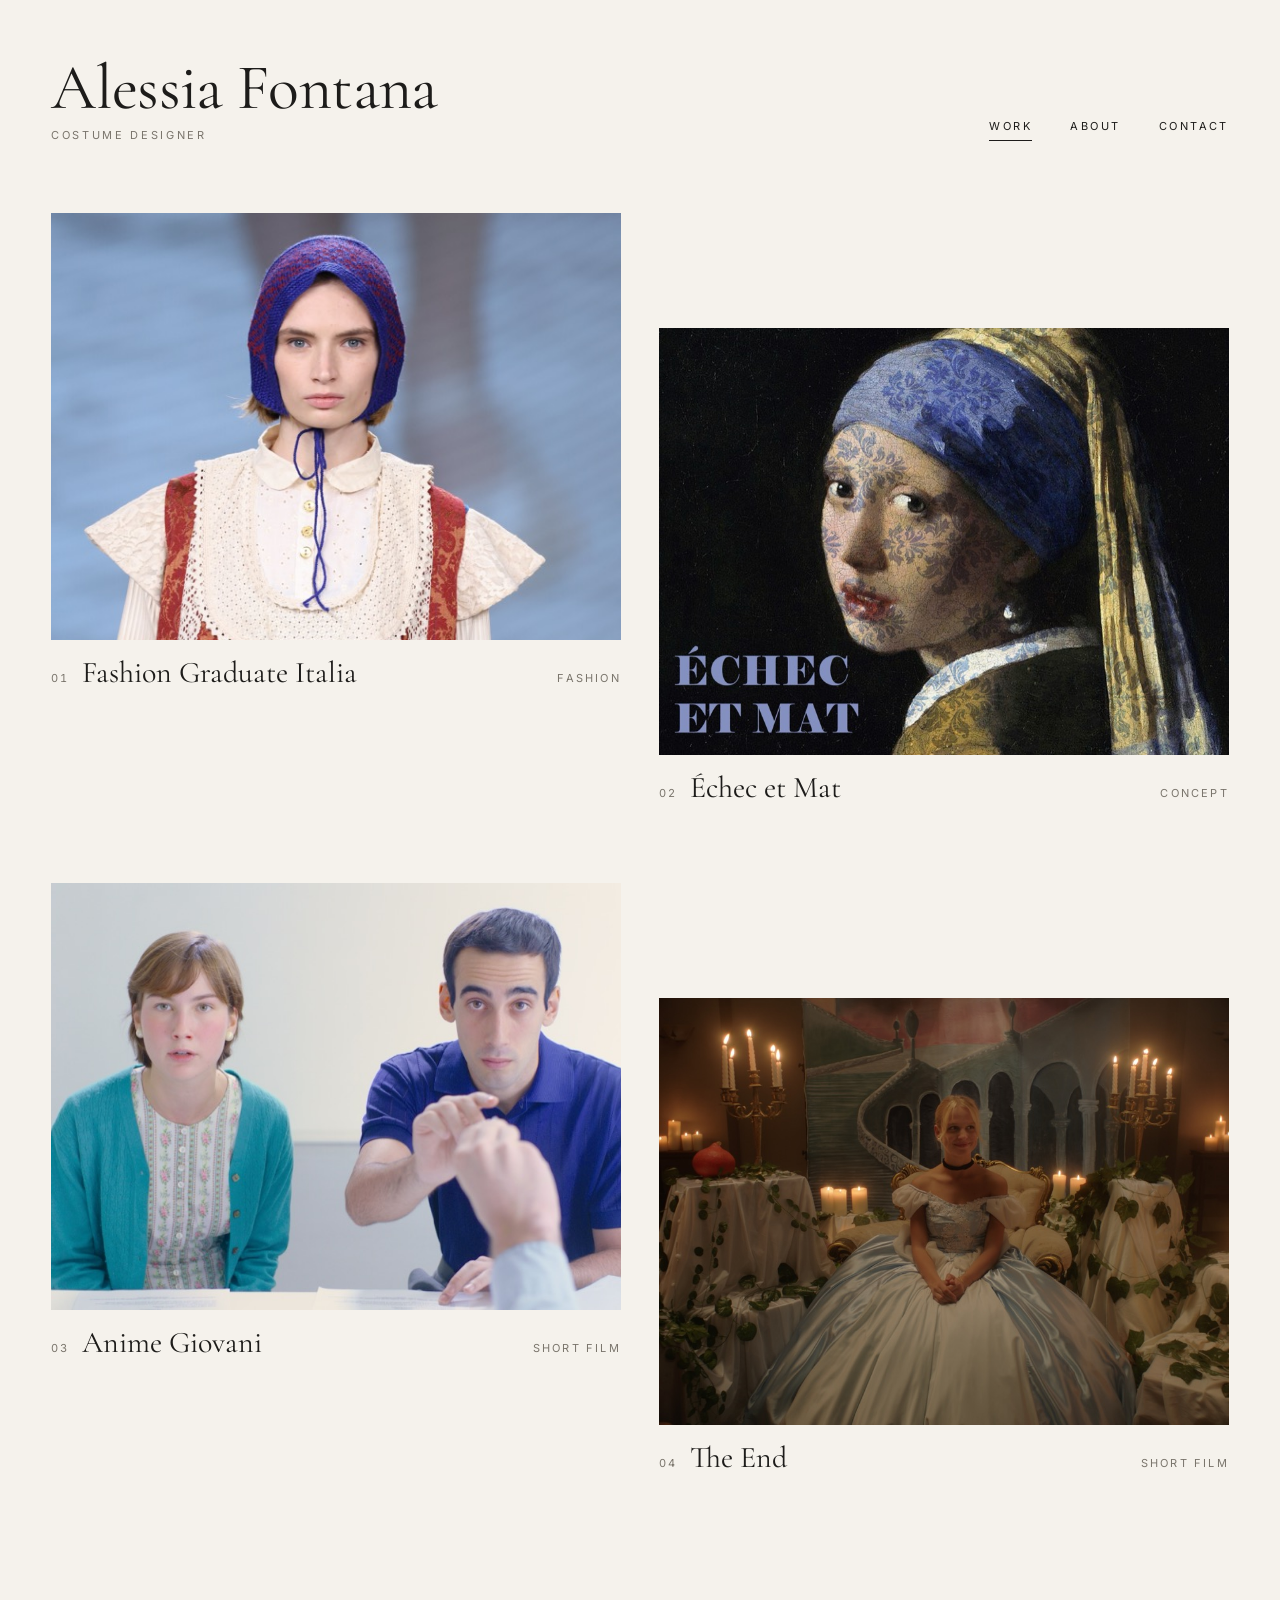
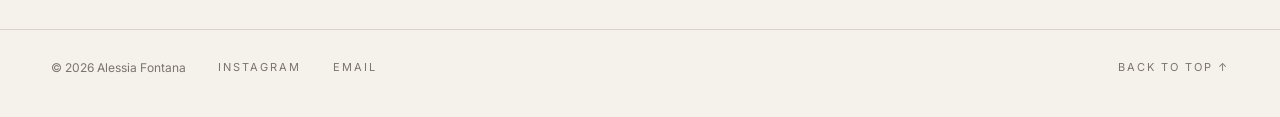
==== index.html @ b111fbe9 "Add Alessia Fontana portfolio site Static portfolio for GitHub Pages: home grid, four project pages " ====
<!doctype html>
<html lang="en">
<head>
  <meta charset="utf-8">
  <meta name="viewport" content="width=device-width, initial-scale=1">
  <title>Alessia Fontana — Costume Designer</title>
  <meta name="description" content="Portfolio of Alessia Fontana, costume designer for film and fashion.">
  <meta property="og:title" content="Alessia Fontana — Costume Designer">
  <meta property="og:description" content="Portfolio of Alessia Fontana, costume designer for film and fashion.">
  <meta property="og:type" content="website">
  <meta property="og:image" content="https://alessiafontana-costumedesigner.github.io/alessiafontana.github.io/assets/img/echec-et-mat/gallery-01-thumb.jpg">
  <link rel="icon" href="assets/favicon.svg" type="image/svg+xml">
  <link rel="preconnect" href="https://fonts.googleapis.com">
  <link rel="preconnect" href="https://fonts.gstatic.com" crossorigin>
  <link href="https://fonts.googleapis.com/css2?family=Cormorant+Garamond:ital,wght@0,400;0,500;1,400&family=Inter:wght@400;500&display=swap" rel="stylesheet">
  <link rel="stylesheet" href="assets/css/style.css">
</head>
<body>
  <a class="skip" href="#main">Skip to content</a>
  <header class="site-header">
    <div class="wrap">
      <a class="brand" href="index.html">
        <span class="brand-name">Alessia Fontana</span>
        <span class="brand-role">Costume Designer</span>
      </a>
      <nav class="nav" aria-label="Main">
        <a href="index.html" aria-current="page">Work</a>
        <a href="about.html">About</a>
        <a href="contact.html">Contact</a>
      </nav>
    </div>
  </header>

  <main id="main">
    <div class="wrap">
      <h1 class="sr-only">Selected work</h1>
      <ul class="work-grid">
        <li class="reveal">
          <a class="tile" href="projects/fashion-graduate-italia.html">
            <div class="tile-media"><img style="object-position:50% 22%" src="assets/img/fashion-graduate-italia/gallery-16-thumb.jpg" srcset="assets/img/fashion-graduate-italia/gallery-16-thumb.jpg 900w, assets/img/fashion-graduate-italia/gallery-16.jpg 1333w" sizes="(max-width: 720px) 100vw, 50vw" width="1333" height="2000" alt="Fashion Graduate Italia" decoding="async"></div>
            <div class="tile-caption">
              <span class="tile-index">01</span>
              <span class="tile-title">Fashion Graduate Italia</span>
              <span class="tile-kind">Fashion</span>
            </div>
          </a>
        </li>
        <li class="reveal">
          <a class="tile" href="projects/echec-et-mat.html">
            <div class="tile-media"><img style="object-position:50% 40%" src="assets/img/echec-et-mat/gallery-01-thumb.jpg" srcset="assets/img/echec-et-mat/gallery-01-thumb.jpg 900w, assets/img/echec-et-mat/gallery-01.jpg 2000w" sizes="(max-width: 720px) 100vw, 50vw" width="2000" height="1421" alt="Échec et Mat" decoding="async"></div>
            <div class="tile-caption">
              <span class="tile-index">02</span>
              <span class="tile-title">Échec et Mat</span>
              <span class="tile-kind">Concept</span>
            </div>
          </a>
        </li>
        <li class="reveal">
          <a class="tile" href="projects/anime-giovani.html">
            <div class="tile-media"><img style="object-position:50% 40%" src="assets/img/anime-giovani/gallery-05-thumb.jpg" srcset="assets/img/anime-giovani/gallery-05-thumb.jpg 900w, assets/img/anime-giovani/gallery-05.jpg 2000w" sizes="(max-width: 720px) 100vw, 50vw" width="2000" height="1200" alt="Anime Giovani" loading="lazy" decoding="async"></div>
            <div class="tile-caption">
              <span class="tile-index">03</span>
              <span class="tile-title">Anime Giovani</span>
              <span class="tile-kind">Short film</span>
            </div>
          </a>
        </li>
        <li class="reveal">
          <a class="tile" href="projects/the-end.html">
            <div class="tile-media"><img style="object-position:50% 50%" src="assets/img/the-end/gallery-04-thumb.jpg" srcset="assets/img/the-end/gallery-04-thumb.jpg 900w, assets/img/the-end/gallery-04.jpg 1440w" sizes="(max-width: 720px) 100vw, 50vw" width="1440" height="1080" alt="The End" loading="lazy" decoding="async"></div>
            <div class="tile-caption">
              <span class="tile-index">04</span>
              <span class="tile-title">The End</span>
              <span class="tile-kind">Short film</span>
            </div>
          </a>
        </li>
      </ul>
    </div>
  </main>

  <footer class="site-footer">
    <div class="wrap">
      <span>&copy; <span id="year">2026</span> Alessia Fontana</span>
      <a href="https://www.instagram.com/" rel="noopener" target="_blank">Instagram</a>
      <a href="mailto:hello@example.com">Email</a>
      <a class="top" href="#top" onclick="window.scrollTo({top:0});return false;">Back to top &uarr;</a>
    </div>
  </footer>
  <script>document.getElementById("year").textContent = new Date().getFullYear();</script>
  <script src="assets/js/main.js" defer></script>
</body>
</html>
---- assets/css/style.css ----
/* Alessia Fontana — Costume Designer */

:root {
  --paper: #f5f2ec;
  --ink: #1d1c1a;
  --muted: #7a756c;
  --line: #d9d3c8;
  --accent: #2b3a8c; /* lapis blue, recurring in the work */
  --serif: "Cormorant Garamond", "Times New Roman", serif;
  --sans: "Inter", system-ui, -apple-system, "Helvetica Neue", Arial, sans-serif;
  --gutter: clamp(16px, 4vw, 56px);
  --max: 1440px;
}

*, *::before, *::after { box-sizing: border-box; }

html { -webkit-text-size-adjust: 100%; scroll-behavior: smooth; }
@media (prefers-reduced-motion: reduce) {
  html { scroll-behavior: auto; }
  *, *::before, *::after { transition: none !important; animation: none !important; }
}

body {
  margin: 0;
  background: var(--paper);
  color: var(--ink);
  font-family: var(--sans);
  font-size: 15px;
  line-height: 1.6;
  -webkit-font-smoothing: antialiased;
}

img, video { display: block; max-width: 100%; height: auto; }
a { color: inherit; text-decoration: none; }
a:focus-visible, button:focus-visible { outline: 1px solid var(--accent); outline-offset: 4px; }

.wrap { max-width: var(--max); margin: 0 auto; padding: 0 var(--gutter); }

.skip {
  position: absolute; left: -9999px; top: 0;
  background: var(--ink); color: var(--paper); padding: 8px 12px; z-index: 100;
}
.skip:focus { left: 8px; top: 8px; }
.sr-only {
  position: absolute; width: 1px; height: 1px; overflow: hidden;
  clip: rect(0 0 0 0); white-space: nowrap;
}
.link { border-bottom: 1px solid currentColor; }
.lead { font-family: var(--serif); font-size: clamp(21px, 2vw, 26px); line-height: 1.4; }

/* ---------- Header ---------- */

.site-header { padding: clamp(28px, 5vw, 56px) 0 clamp(32px, 6vw, 72px); }
.site-header .wrap {
  display: flex; align-items: flex-end; justify-content: space-between; gap: 24px; flex-wrap: wrap;
}
.brand { display: block; line-height: 1; }
.brand-name {
  display: block;
  font-family: var(--serif);
  font-weight: 400;
  font-size: clamp(34px, 5.4vw, 64px);
  letter-spacing: -0.01em;
}
.brand-role {
  display: block; margin-top: 10px;
  font-size: 11px; letter-spacing: 0.24em; text-transform: uppercase; color: var(--muted);
}

.nav { display: flex; gap: clamp(18px, 3vw, 40px); }
.nav a {
  font-size: 11px; letter-spacing: 0.22em; text-transform: uppercase;
  padding-bottom: 4px; border-bottom: 1px solid transparent;
  transition: border-color .25s, color .25s;
}
.nav a:hover { color: var(--accent); }
.nav a[aria-current="page"] { border-color: currentColor; }

/* ---------- Work grid ---------- */

.work-grid {
  display: grid;
  grid-template-columns: repeat(2, minmax(0, 1fr));
  gap: clamp(40px, 6vw, 88px) clamp(20px, 3vw, 44px);
  margin: 0; padding: 0; list-style: none;
}
.work-grid li:nth-child(even) { margin-top: clamp(0px, 9vw, 140px); }

.tile { display: block; }
.tile-media { overflow: hidden; aspect-ratio: 4 / 3; background: var(--line); }
.tile-media img {
  width: 100%; height: 100%; object-fit: cover;
  transition: transform 1.2s cubic-bezier(.2,.7,.2,1), filter .6s;
}
.tile:hover .tile-media img { transform: scale(1.035); }

.tile-caption {
  display: flex; align-items: baseline; gap: 14px;
  margin-top: 16px;
}
.tile-index { font-size: 11px; letter-spacing: 0.12em; color: var(--muted); font-variant-numeric: tabular-nums; }
.tile-title {
  font-family: var(--serif); font-size: clamp(22px, 2.4vw, 30px); line-height: 1.15;
  background: linear-gradient(var(--accent), var(--accent)) 0 100% / 0 1px no-repeat;
  transition: background-size .5s, color .3s;
}
.tile:hover .tile-title { background-size: 100% 1px; color: var(--accent); }
.tile-kind {
  margin-left: auto; font-size: 11px; letter-spacing: 0.2em; text-transform: uppercase; color: var(--muted);
  white-space: nowrap;
}

@media (max-width: 720px) {
  .work-grid { grid-template-columns: 1fr; }
  .work-grid li:nth-child(even) { margin-top: 0; }
}

/* ---------- Project page ---------- */

.project-head {
  display: grid; grid-template-columns: minmax(0, 1.2fr) minmax(0, 1fr);
  gap: clamp(24px, 5vw, 80px); align-items: end;
  margin-bottom: clamp(36px, 6vw, 72px);
}
.eyebrow { font-size: 11px; letter-spacing: 0.24em; text-transform: uppercase; color: var(--muted); margin: 0 0 14px; }
.project-title {
  font-family: var(--serif); font-weight: 400; margin: 0;
  font-size: clamp(44px, 8vw, 104px); line-height: .95; letter-spacing: -0.015em;
}
.project-intro { font-family: var(--serif); font-size: clamp(19px, 1.7vw, 23px); line-height: 1.45; margin: 0 0 24px; }

.credits { display: grid; grid-template-columns: auto 1fr; gap: 6px 24px; margin: 0; font-size: 13px; }
.credits dt { font-size: 11px; letter-spacing: 0.2em; text-transform: uppercase; color: var(--muted); padding-top: 2px; }
.credits dd { margin: 0; }

@media (max-width: 820px) {
  .project-head { grid-template-columns: 1fr; align-items: start; }
}

.section-label {
  display: flex; align-items: center; gap: 18px;
  font-size: 11px; letter-spacing: 0.24em; text-transform: uppercase; color: var(--muted);
  margin: clamp(56px, 8vw, 112px) 0 28px;
}
.section-label::after { content: ""; flex: 1; height: 1px; background: var(--line); }

/* Galleries: "stack" = one wide image per row, "grid-N" = N per row, "masonry-3" = columns */
.gallery { margin: 0; padding: 0; list-style: none; }
.gallery button {
  display: block; width: 100%; padding: 0; border: 0; background: var(--line); cursor: zoom-in;
}
.gallery img { width: 100%; transition: opacity .4s; }
.gallery button:hover img { opacity: .9; }

.gallery.stack, .gallery.grid-2, .gallery.grid-3 { display: grid; gap: clamp(12px, 1.8vw, 24px); align-items: start; }
.gallery.stack { gap: clamp(16px, 2.4vw, 32px); }
.gallery.grid-2 { grid-template-columns: repeat(2, minmax(0, 1fr)); }
.gallery.grid-3 { grid-template-columns: repeat(3, minmax(0, 1fr)); }
.gallery.masonry-3 { columns: 3; column-gap: clamp(12px, 1.8vw, 24px); }
.gallery.masonry-3 li { break-inside: avoid; margin-bottom: clamp(12px, 1.8vw, 24px); }
@media (max-width: 900px) {
  .gallery.grid-3 { grid-template-columns: repeat(2, minmax(0, 1fr)); }
  .gallery.masonry-3 { columns: 2; }
}
@media (max-width: 560px) {
  .gallery.grid-2, .gallery.grid-3 { grid-template-columns: 1fr; }
  .gallery.masonry-3 { columns: 1; }
}

.film { background: #000; width: 100%; aspect-ratio: 16 / 9; max-height: 85vh; object-fit: contain; }

.project-nav {
  display: flex; justify-content: space-between; gap: 24px;
  border-top: 1px solid var(--line);
  margin-top: clamp(64px, 9vw, 128px); padding-top: 28px;
}
.project-nav a { display: block; max-width: 48%; }
.project-nav .dir { display: block; font-size: 11px; letter-spacing: 0.22em; text-transform: uppercase; color: var(--muted); }
.project-nav .name { font-family: var(--serif); font-size: clamp(20px, 2.4vw, 30px); transition: color .3s; }
.project-nav a:hover .name { color: var(--accent); }
.project-nav .next { text-align: right; margin-left: auto; }

/* ---------- About / Contact ---------- */

.split {
  display: grid; grid-template-columns: minmax(0, 1fr) minmax(0, 1.1fr);
  gap: clamp(28px, 6vw, 96px); align-items: start;
}
.split figure { margin: 0; }
.split figcaption { margin-top: 10px; font-size: 12px; color: var(--muted); }
@media (max-width: 820px) { .split { grid-template-columns: 1fr; } }

.page-title {
  font-family: var(--serif); font-weight: 400; margin: 0 0 28px;
  font-size: clamp(40px, 6vw, 76px); line-height: 1;
}
.prose { max-width: 60ch; }
.prose p { margin: 0 0 1.1em; }

.cv { margin-top: 48px; }
.cv h2 {
  font-size: 11px; font-weight: 400; letter-spacing: 0.24em; text-transform: uppercase; color: var(--muted);
  margin: 36px 0 12px; padding-bottom: 10px; border-bottom: 1px solid var(--line);
}
.cv ul { list-style: none; margin: 0; padding: 0; }
.cv li { display: grid; grid-template-columns: 5.5em 1fr; gap: 16px; padding: 6px 0; }
.cv .yr { color: var(--muted); font-variant-numeric: tabular-nums; }

.contact-list { list-style: none; margin: 0; padding: 0; }
.contact-list li { padding: 18px 0; border-bottom: 1px solid var(--line); }
.contact-list li:first-child { border-top: 1px solid var(--line); }
.contact-list .label {
  display: block; font-size: 11px; letter-spacing: 0.22em; text-transform: uppercase; color: var(--muted); margin-bottom: 4px;
}
.contact-list a, .contact-value { font-family: var(--serif); font-size: clamp(22px, 2.6vw, 32px); overflow-wrap: anywhere; transition: color .3s; }
.contact-list a:hover { color: var(--accent); }

/* Placeholder text: remove the class once real content is in. */
.placeholder { background: rgba(43, 58, 140, .08); outline: 1px dashed rgba(43, 58, 140, .35); outline-offset: 2px; }

/* ---------- Footer ---------- */

.site-footer { margin-top: clamp(80px, 12vw, 160px); padding: 28px 0 40px; border-top: 1px solid var(--line); }
.site-footer .wrap { display: flex; flex-wrap: wrap; gap: 16px 32px; align-items: center; font-size: 12px; color: var(--muted); }
.site-footer a { letter-spacing: 0.18em; text-transform: uppercase; font-size: 11px; transition: color .3s; }
.site-footer a:hover { color: var(--accent); }
.site-footer .top { margin-left: auto; }

/* ---------- Lightbox ---------- */

.lightbox {
  border: 0; padding: 0; margin: 0; max-width: none; max-height: none;
  width: 100vw; height: 100dvh; background: var(--paper); color: var(--ink);
}
.lightbox::backdrop { background: transparent; }
.lightbox[open] { display: grid; place-items: center; }
.lightbox img {
  max-width: calc(100vw - 2 * var(--gutter) - 96px); max-height: calc(100dvh - 120px);
  width: auto; height: auto; object-fit: contain;
}
@media (max-width: 720px) {
  .lightbox img { max-width: calc(100vw - 32px); }
}
.lb-btn {
  position: absolute; background: none; border: 0; color: var(--ink); cursor: pointer;
  font-family: var(--sans); font-size: 11px; letter-spacing: 0.22em; text-transform: uppercase; padding: 14px;
  transition: color .25s;
}
.lb-btn:hover { color: var(--accent); }
.lb-close { top: 12px; right: 12px; }
.lb-prev { left: 8px; top: 50%; transform: translateY(-50%); font-size: 28px; letter-spacing: 0; }
.lb-next { right: 8px; top: 50%; transform: translateY(-50%); font-size: 28px; letter-spacing: 0; }
.lb-count { position: absolute; bottom: 18px; left: 50%; transform: translateX(-50%); font-size: 11px; letter-spacing: .2em; color: var(--muted); }
@media (max-width: 720px) {
  .lb-prev, .lb-next { top: auto; bottom: 4px; transform: none; }
}

/* Fade-in on scroll (enabled by JS only) */
.js .reveal { opacity: 0; transform: translateY(14px); transition: opacity .9s ease, transform .9s ease; }
.js .reveal.in { opacity: 1; transform: none; }
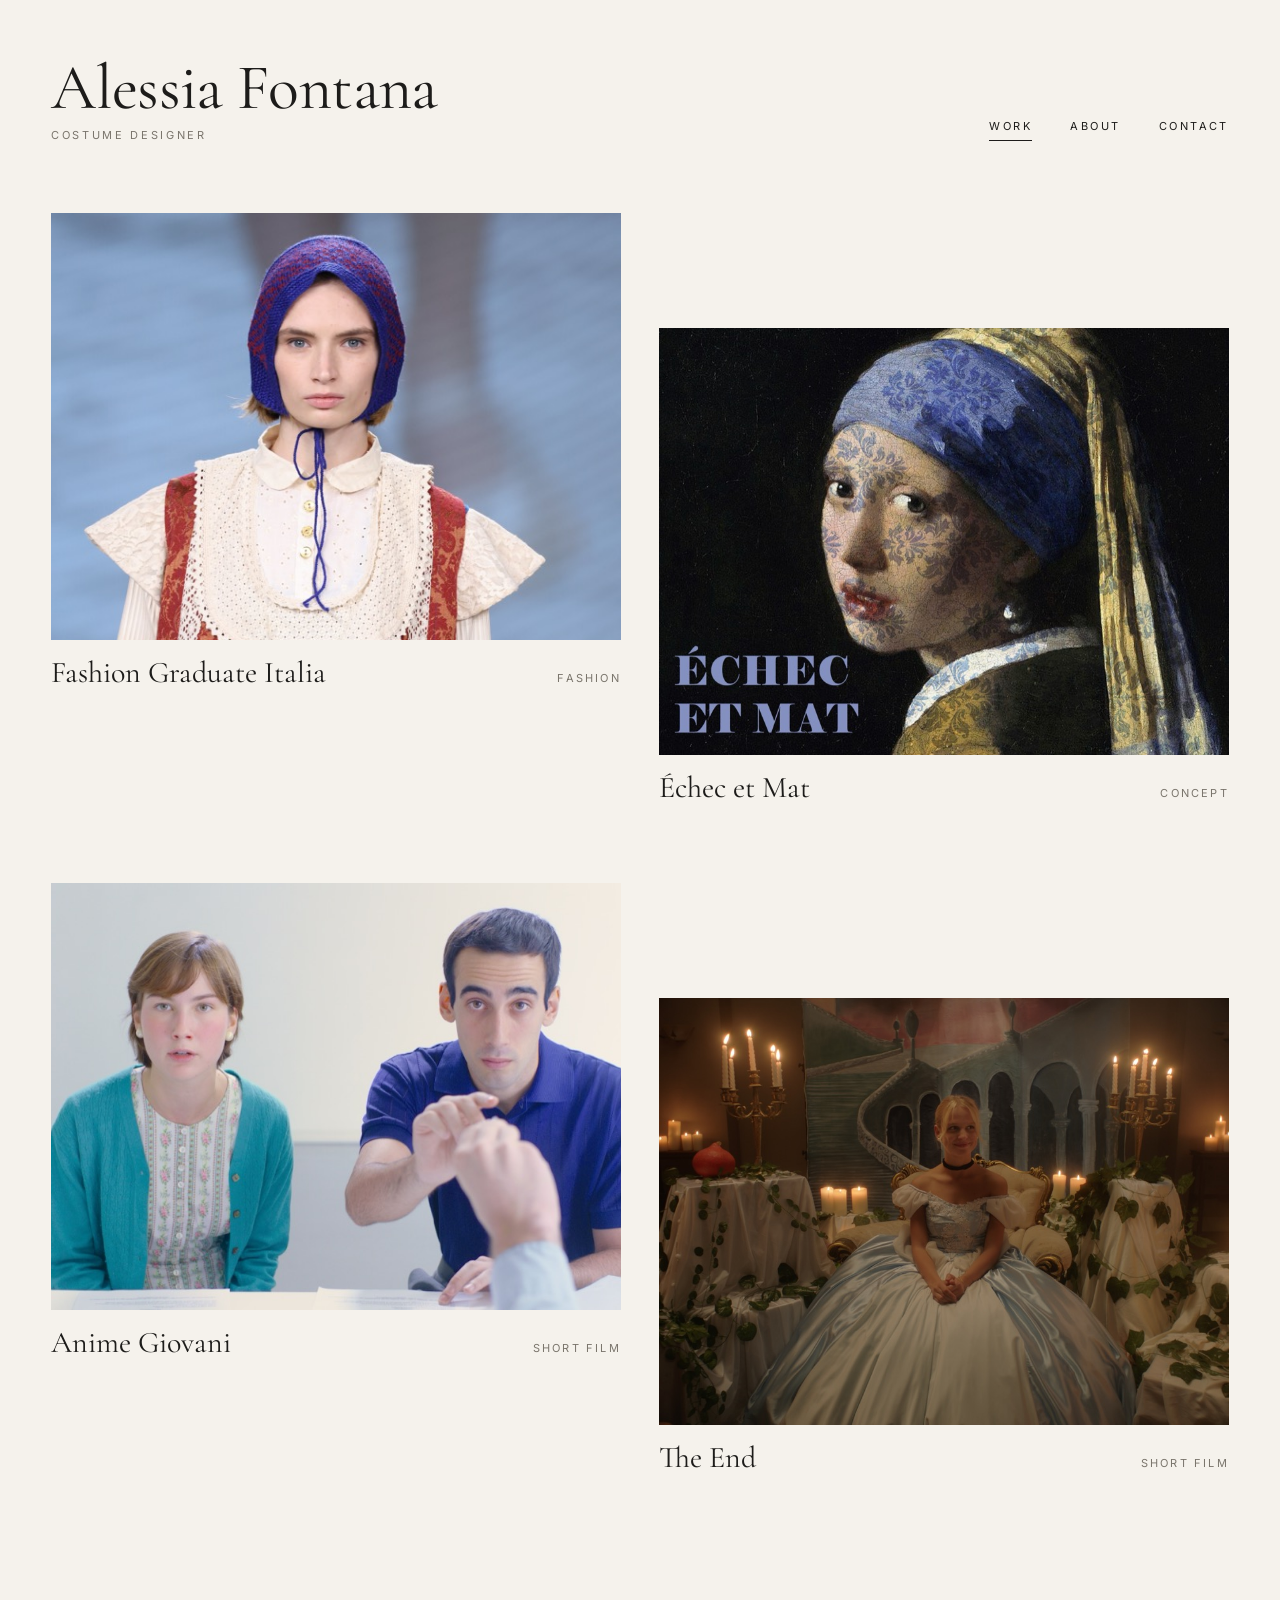
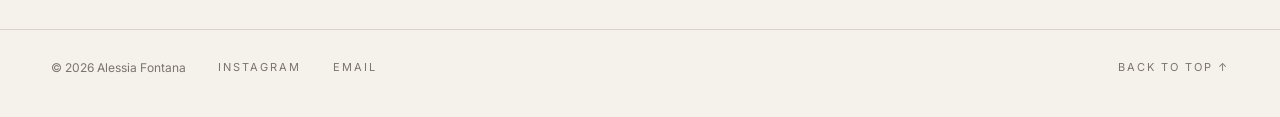
==== commit 4a1f89d8: "Remove index numbers from home page tiles Co-Authored-By: Claude Opus 5.5 <noreply@anthropic.com>" ====
--- a/index.html
+++ b/index.html
@@ -39,7 +39,6 @@
           <a class="tile" href="projects/fashion-graduate-italia.html">
             <div class="tile-media"><img style="object-position:50% 22%" src="assets/img/fashion-graduate-italia/gallery-16-thumb.jpg" srcset="assets/img/fashion-graduate-italia/gallery-16-thumb.jpg 900w, assets/img/fashion-graduate-italia/gallery-16.jpg 1333w" sizes="(max-width: 720px) 100vw, 50vw" width="1333" height="2000" alt="Fashion Graduate Italia" decoding="async"></div>
             <div class="tile-caption">
-              <span class="tile-index">01</span>
               <span class="tile-title">Fashion Graduate Italia</span>
               <span class="tile-kind">Fashion</span>
             </div>
@@ -49,7 +48,6 @@
           <a class="tile" href="projects/echec-et-mat.html">
             <div class="tile-media"><img style="object-position:50% 40%" src="assets/img/echec-et-mat/gallery-01-thumb.jpg" srcset="assets/img/echec-et-mat/gallery-01-thumb.jpg 900w, assets/img/echec-et-mat/gallery-01.jpg 2000w" sizes="(max-width: 720px) 100vw, 50vw" width="2000" height="1421" alt="Échec et Mat" decoding="async"></div>
             <div class="tile-caption">
-              <span class="tile-index">02</span>
               <span class="tile-title">Échec et Mat</span>
               <span class="tile-kind">Concept</span>
             </div>
@@ -59,7 +57,6 @@
           <a class="tile" href="projects/anime-giovani.html">
             <div class="tile-media"><img style="object-position:50% 40%" src="assets/img/anime-giovani/gallery-05-thumb.jpg" srcset="assets/img/anime-giovani/gallery-05-thumb.jpg 900w, assets/img/anime-giovani/gallery-05.jpg 2000w" sizes="(max-width: 720px) 100vw, 50vw" width="2000" height="1200" alt="Anime Giovani" loading="lazy" decoding="async"></div>
             <div class="tile-caption">
-              <span class="tile-index">03</span>
               <span class="tile-title">Anime Giovani</span>
               <span class="tile-kind">Short film</span>
             </div>
@@ -69,7 +66,6 @@
           <a class="tile" href="projects/the-end.html">
             <div class="tile-media"><img style="object-position:50% 50%" src="assets/img/the-end/gallery-04-thumb.jpg" srcset="assets/img/the-end/gallery-04-thumb.jpg 900w, assets/img/the-end/gallery-04.jpg 1440w" sizes="(max-width: 720px) 100vw, 50vw" width="1440" height="1080" alt="The End" loading="lazy" decoding="async"></div>
             <div class="tile-caption">
-              <span class="tile-index">04</span>
               <span class="tile-title">The End</span>
               <span class="tile-kind">Short film</span>
             </div>
--- a/assets/css/style.css
+++ b/assets/css/style.css
@@ -98,7 +98,6 @@
   display: flex; align-items: baseline; gap: 14px;
   margin-top: 16px;
 }
-.tile-index { font-size: 11px; letter-spacing: 0.12em; color: var(--muted); font-variant-numeric: tabular-nums; }
 .tile-title {
   font-family: var(--serif); font-size: clamp(22px, 2.4vw, 30px); line-height: 1.15;
   background: linear-gradient(var(--accent), var(--accent)) 0 100% / 0 1px no-repeat;
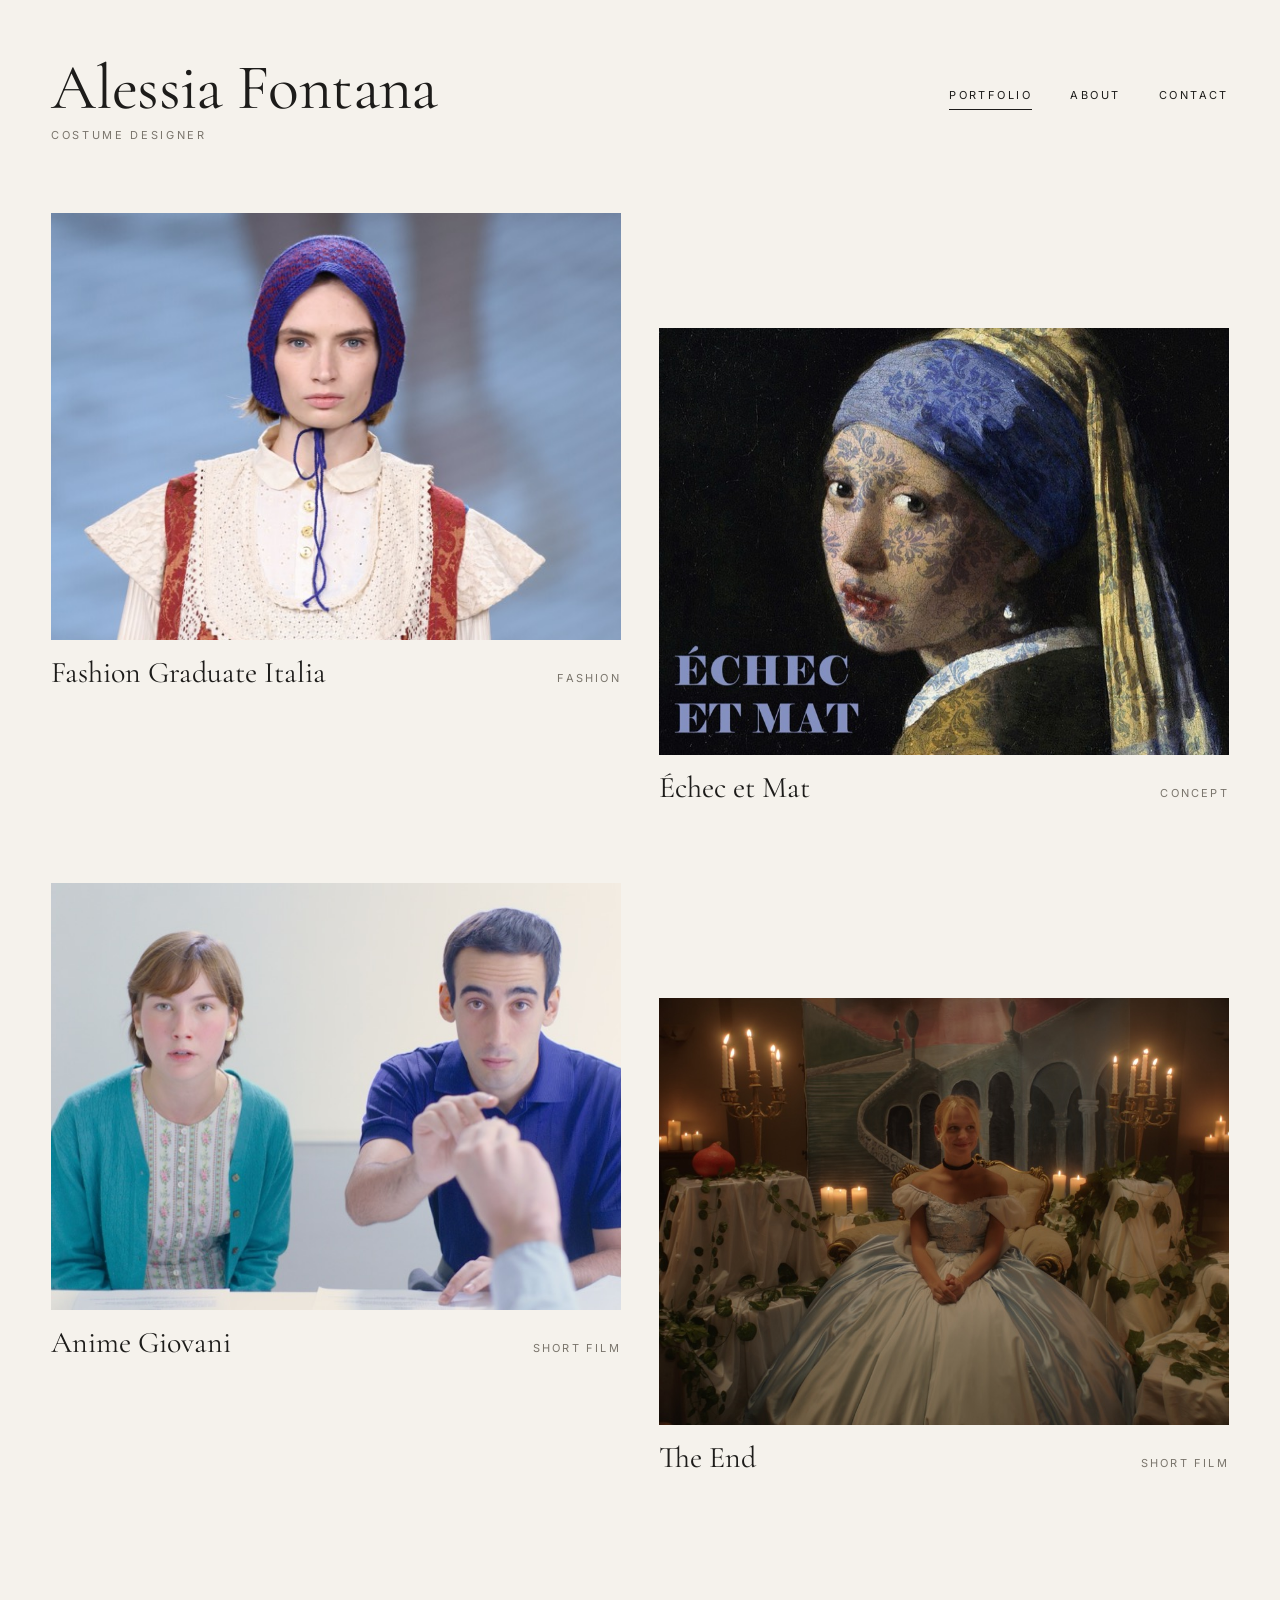
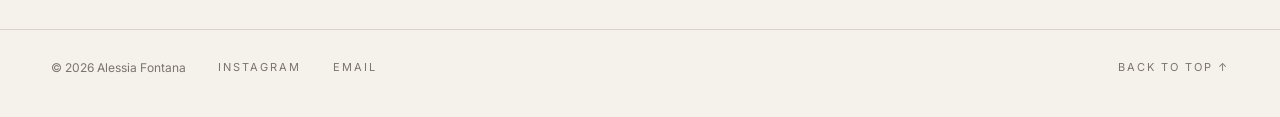
==== commit f9e6963a: "Rename Work to Portfolio and raise header nav Co-Authored-By: Claude Opus 5.5 <noreply@anthropic.com" ====
--- a/index.html
+++ b/index.html
@@ -24,7 +24,7 @@
         <span class="brand-role">Costume Designer</span>
       </a>
       <nav class="nav" aria-label="Main">
-        <a href="index.html" aria-current="page">Work</a>
+        <a href="index.html" aria-current="page">Portfolio</a>
         <a href="about.html">About</a>
         <a href="contact.html">Contact</a>
       </nav>
--- a/assets/css/style.css
+++ b/assets/css/style.css
@@ -52,7 +52,7 @@
 
 .site-header { padding: clamp(28px, 5vw, 56px) 0 clamp(32px, 6vw, 72px); }
 .site-header .wrap {
-  display: flex; align-items: flex-end; justify-content: space-between; gap: 24px; flex-wrap: wrap;
+  display: flex; align-items: center; justify-content: space-between; gap: 24px; flex-wrap: wrap;
 }
 .brand { display: block; line-height: 1; }
 .brand-name {
